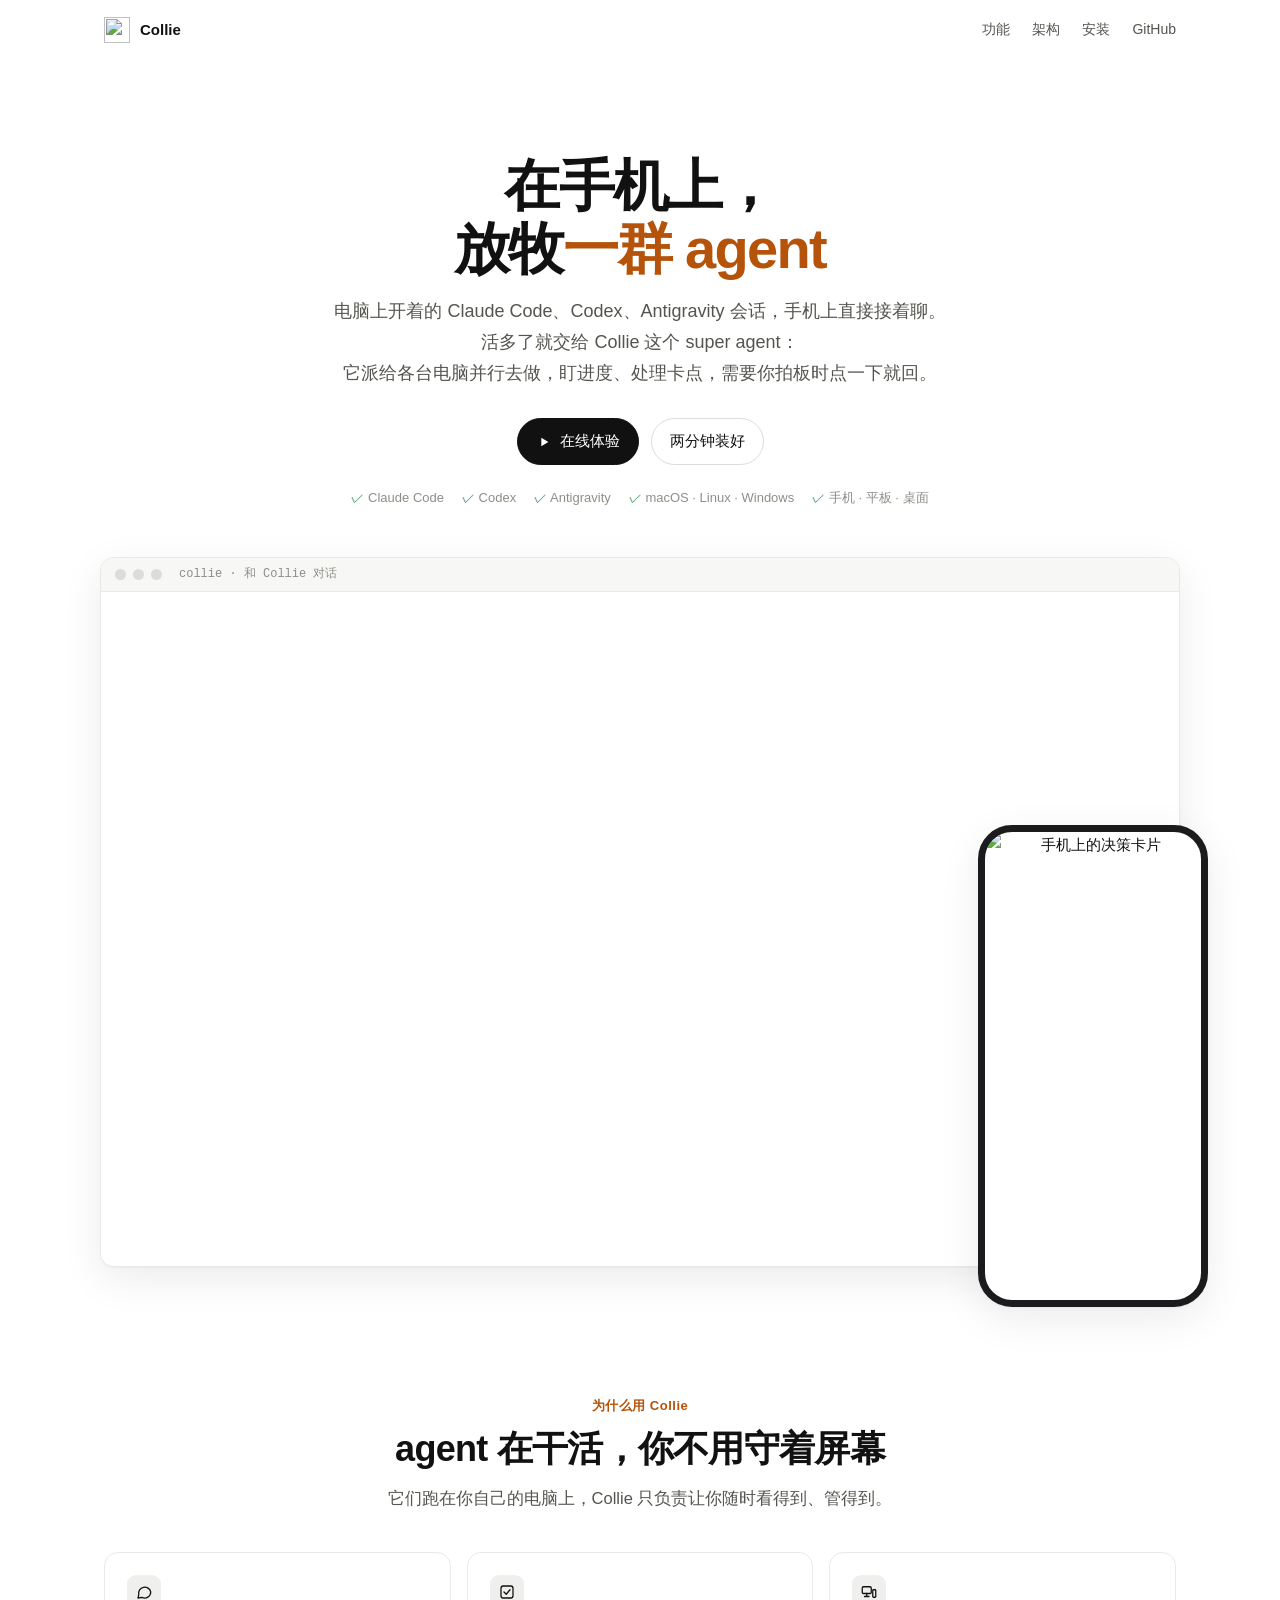
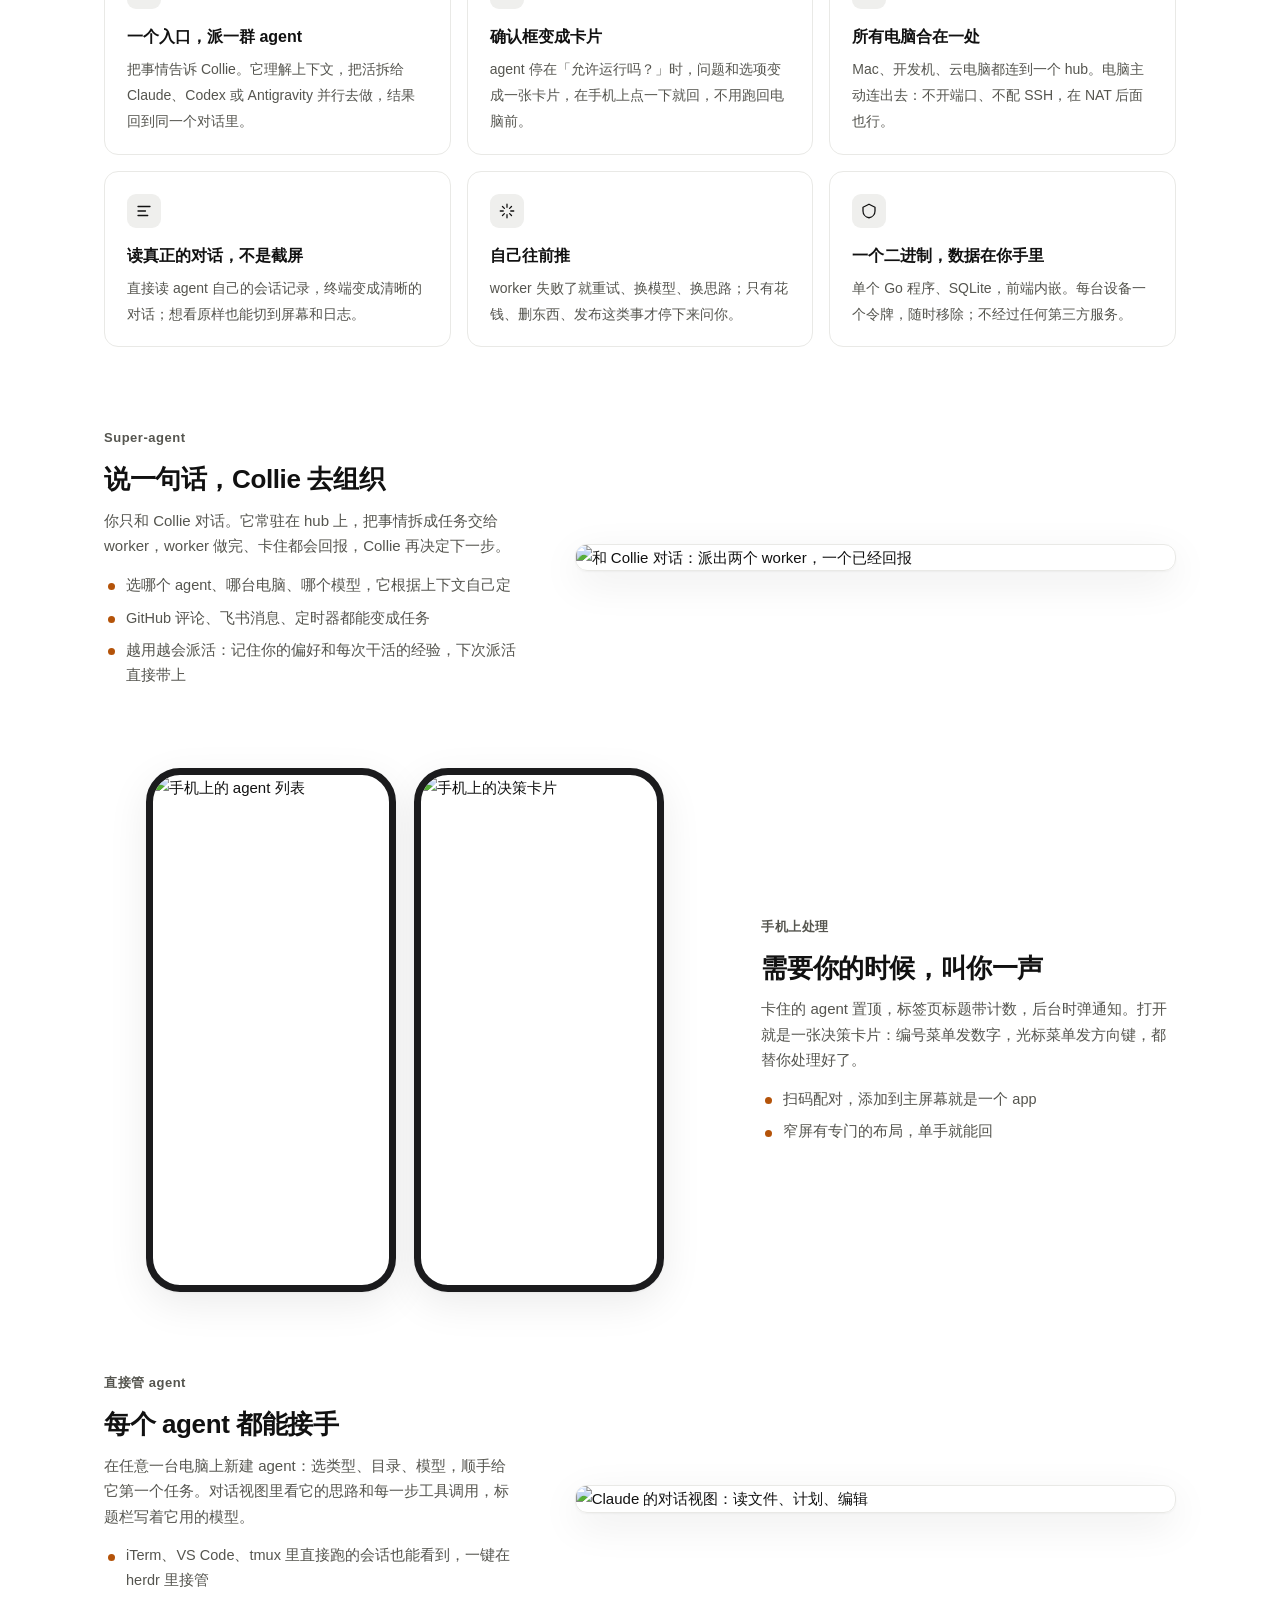
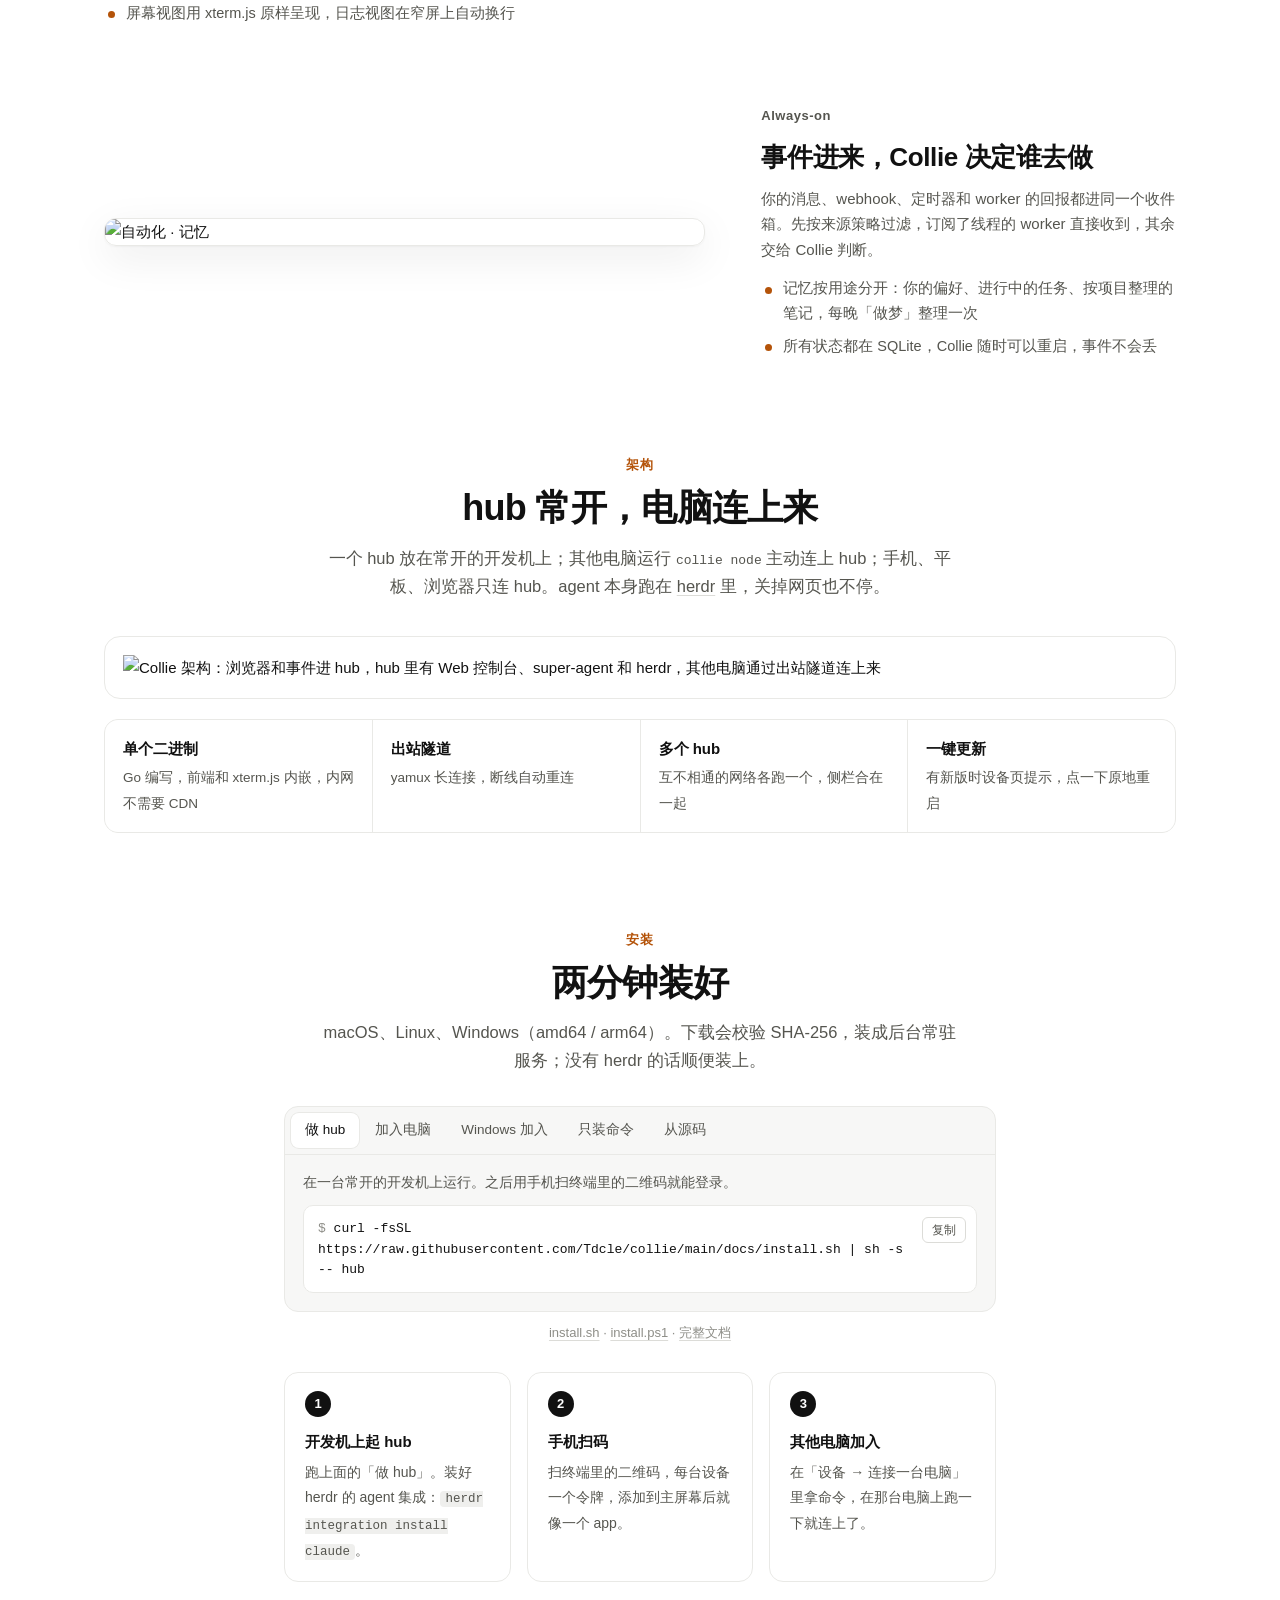
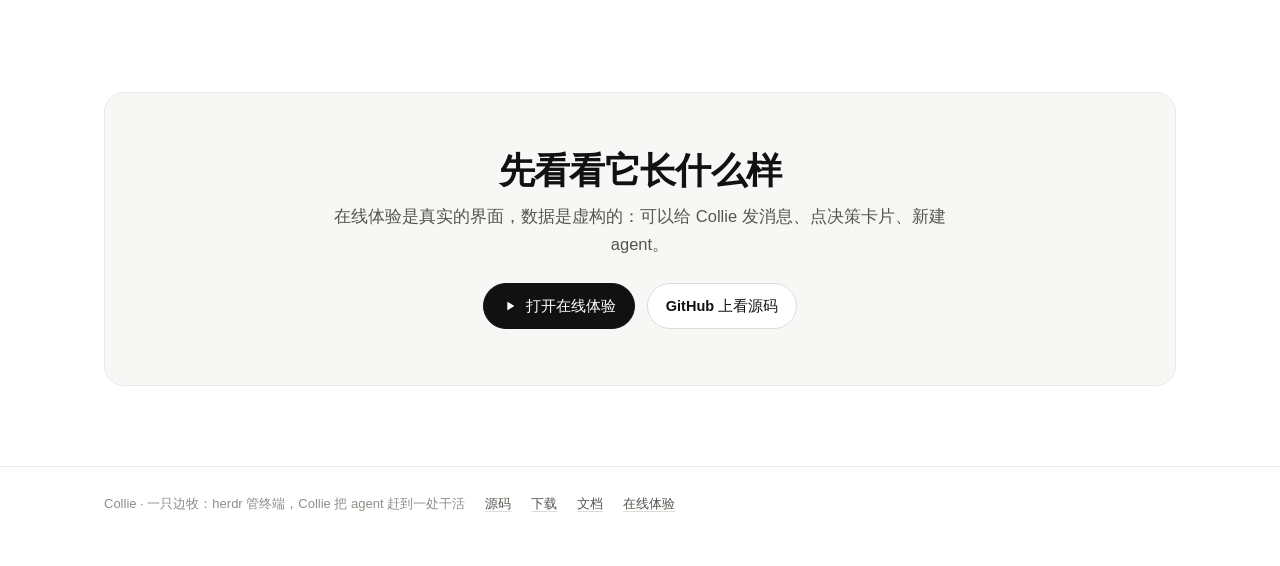
==== docs/index.html @ 958fea8e "feat: add full Windows support for node, hub, installer, and UI" ====
<!doctype html>
<html lang="zh-CN" data-theme="light" class="js">
<head>
<meta charset="utf-8">
<meta name="viewport" content="width=device-width, initial-scale=1">
<title>Collie · 在手机上，放牧一群 agent</title>
<meta name="description" content="在手机上，放牧一群 agent。电脑上开着的 Claude Code、Codex、Antigravity 会话，手机上直接接着聊。活多了就交给 Collie 这个 super agent：它派给各台电脑并行去做，盯进度、处理卡点，需要你拍板时点一下就回。">
<meta property="og:title" content="Collie · 在手机上，放牧一群 agent">
<meta property="og:description" content="和 Collie 说一句，它把活拆给 Claude、Codex、Antigravity 在你的电脑上并行去做；确认框变成手机上一点就回的卡片。">
<meta property="og:image" content="https://lihuanyu0w0.github.io/collie/img/hero-light.png">
<link rel="icon" href="icon.svg" type="image/svg+xml">
<script>window.onerror = () => document.documentElement.classList.remove("js"); // a broken script must not hide the page</script>
<style>
:root {
  --bg: #ffffff; --bg-2: #f7f7f6; --bg-3: #efefed;
  --line: #e9e9e6; --line-2: #dcdcd8;
  --fg: #111111; --fg-2: #55554f; --fg-3: #8e8e88;
  --accent: #111111; --on-accent: #ffffff; --ok: #15803d; --attn: #b45309; --attn-soft: #fbf3e8;
  --shadow: 0 1px 2px rgba(0,0,0,.04), 0 12px 40px rgba(0,0,0,.08);
  --sans: -apple-system, BlinkMacSystemFont, "Inter", "PingFang SC", "Hiragino Sans GB", "Segoe UI", sans-serif;
  --mono: "JetBrains Mono", "SF Mono", ui-monospace, Menlo, Consolas, monospace;
  color-scheme: light;
}
@media (prefers-color-scheme: dark) {
  :root:not([data-theme="light"]) {
    --bg: #0b0b0c; --bg-2: #131315; --bg-3: #1c1c1f;
    --line: #232326; --line-2: #313135;
    --fg: #ededeb; --fg-2: #a6a6a0; --fg-3: #6d6d68;
    --accent: #f2f2f0; --on-accent: #0b0b0c; --ok: #4ade80; --attn: #f0a35e; --attn-soft: #2a1f12;
    --shadow: 0 1px 2px rgba(0,0,0,.4), 0 16px 48px rgba(0,0,0,.5);
    color-scheme: dark;
  }
}
:root[data-theme="dark"] {
  --bg: #0b0b0c; --bg-2: #131315; --bg-3: #1c1c1f;
  --line: #232326; --line-2: #313135;
  --fg: #ededeb; --fg-2: #a6a6a0; --fg-3: #6d6d68;
  --accent: #f2f2f0; --on-accent: #0b0b0c; --ok: #4ade80; --attn: #f0a35e; --attn-soft: #2a1f12;
  --shadow: 0 1px 2px rgba(0,0,0,.4), 0 16px 48px rgba(0,0,0,.5);
  color-scheme: dark;
}
* { box-sizing: border-box; }
html { -webkit-text-size-adjust: 100%; scroll-behavior: smooth; }
body { margin: 0; background: var(--bg); color: var(--fg); font: 15px/1.7 var(--sans); overflow-x: hidden; }
a { color: inherit; text-underline-offset: 3px; text-decoration-color: var(--line-2); }
a:hover { text-decoration-color: currentColor; }
code, pre { font-family: var(--mono); font-size: 13px; }
img, video { max-width: 100%; display: block; }
.wrap { max-width: 1120px; margin: 0 auto; padding: 0 24px; }
.narrow { max-width: 760px; }

header.top { position: sticky; top: 0; z-index: 10; background: color-mix(in srgb, var(--bg) 85%, transparent); backdrop-filter: saturate(1.4) blur(12px); -webkit-backdrop-filter: saturate(1.4) blur(12px); border-bottom: 1px solid transparent; }
header.top.scrolled { border-bottom-color: var(--line); }
header.top .wrap { display: flex; align-items: center; justify-content: space-between; height: 60px; }
.brand { display: flex; align-items: center; gap: 10px; font-weight: 650; text-decoration: none; }
.brand img { width: 26px; height: 26px; }
nav { display: flex; align-items: center; gap: 22px; }
nav a { color: var(--fg-2); text-decoration: none; font-size: 14px; }
nav a:hover { color: var(--fg); }

.btn { display: inline-flex; align-items: center; gap: 8px; text-decoration: none; font-size: 14.5px; font-weight: 550; padding: 10px 18px; border-radius: 999px; border: 1px solid var(--line-2); color: var(--fg); background: var(--bg); transition: transform .15s ease, background .15s ease; }
.btn:hover { background: var(--bg-3); transform: translateY(-1px); }
.btn.primary { background: var(--accent); color: var(--on-accent); border-color: var(--accent); }
.btn.primary:hover { background: var(--accent); opacity: .9; }
.btn svg { width: 16px; height: 16px; }

/* hero */
.hero { padding: 72px 0 32px; text-align: center; }
h1 { font-size: 56px; line-height: 1.12; letter-spacing: -.03em; margin: 22px auto 16px; font-weight: 700; max-width: 820px; }
h1 em { font-style: normal; color: var(--attn); }
.lede { font-size: 18px; color: var(--fg-2); margin: 0 auto; max-width: 680px; }
@media (max-width: 700px) { .lede br.wide { display: none; } }
.cta { display: flex; gap: 12px; justify-content: center; flex-wrap: wrap; margin-top: 30px; }
.agents { display: flex; gap: 8px 18px; justify-content: center; flex-wrap: wrap; margin-top: 22px; font-size: 13px; color: var(--fg-3); }
.agents span::before { content: "✓ "; color: var(--ok); }

.stage { position: relative; margin: 48px auto 0; max-width: 1080px; }
.frame { border-radius: 14px; overflow: hidden; border: 1px solid var(--line); box-shadow: var(--shadow); background: var(--bg-2); }
.frame .bar { display: flex; align-items: center; gap: 7px; height: 34px; padding: 0 14px; border-bottom: 1px solid var(--line); background: var(--bg-2); }
.frame .bar i { width: 11px; height: 11px; border-radius: 50%; background: var(--line-2); }
.frame .bar span { margin-left: 10px; font-size: 12px; color: var(--fg-3); font-family: var(--mono); }
.frame video, .frame img { width: 100%; aspect-ratio: 16 / 10; object-fit: cover; object-position: top; background: var(--bg); }
.phone { position: absolute; right: -28px; bottom: -40px; width: 230px; border-radius: 34px; border: 7px solid #1b1b1d; box-shadow: var(--shadow); overflow: hidden; background: #fff; }
.phone img { width: 100%; aspect-ratio: 390 / 844; object-fit: cover; }
.play { position: absolute; left: 16px; bottom: 16px; font-size: 12.5px; color: #fff; background: rgba(0,0,0,.55); border-radius: 999px; padding: 5px 12px; border: 0; cursor: pointer; font-family: var(--sans); }

/* sections */
section { padding: 96px 0 0; }
.kicker { font-size: 13px; font-weight: 600; color: var(--attn); letter-spacing: .04em; margin: 0 0 10px; }
h2 { font-size: 36px; line-height: 1.2; margin: 0 0 14px; font-weight: 680; letter-spacing: -.02em; }
.sub { color: var(--fg-2); font-size: 16.5px; margin: 0; max-width: 640px; }
.center { text-align: center; }
.center .sub { margin: 0 auto; }

.points { display: grid; grid-template-columns: repeat(3, 1fr); gap: 16px; margin-top: 40px; }
.point { border: 1px solid var(--line); border-radius: 14px; padding: 22px 22px 20px; background: var(--bg); }
.point .ic { width: 34px; height: 34px; border-radius: 9px; display: grid; place-items: center; background: var(--bg-3); margin-bottom: 14px; }
.point .ic svg { width: 18px; height: 18px; stroke: var(--fg); fill: none; stroke-width: 1.7; stroke-linecap: round; stroke-linejoin: round; }
.point b { display: block; font-size: 16px; margin-bottom: 6px; }
.point span { color: var(--fg-2); font-size: 14px; }

.feature { display: grid; grid-template-columns: 1fr 1.45fr; gap: 56px; align-items: center; margin-top: 80px; }
.feature.flip { grid-template-columns: 1.45fr 1fr; }
.feature.flip .text { order: 2; }
.feature h3 { font-size: 26px; line-height: 1.25; margin: 0 0 12px; letter-spacing: -.015em; }
.feature p { color: var(--fg-2); margin: 0 0 14px; }
.feature ul { margin: 0; padding: 0; list-style: none; display: grid; gap: 8px; }
.feature li { color: var(--fg-2); font-size: 14.5px; padding-left: 22px; position: relative; }
.feature li::before { content: ""; position: absolute; left: 4px; top: .7em; width: 7px; height: 7px; border-radius: 50%; background: var(--attn); }
.shot { border-radius: 12px; overflow: hidden; border: 1px solid var(--line); box-shadow: var(--shadow); }
.shot img { width: 100%; }
.duo { display: flex; gap: 18px; justify-content: center; }
.duo .phone { position: static; width: 46%; max-width: 250px; }

.arch { margin-top: 36px; border: 1px solid var(--line); border-radius: 16px; padding: 18px; background: var(--bg); }
.arch img { width: 100%; }
.facts { display: grid; grid-template-columns: repeat(4, 1fr); gap: 1px; background: var(--line); border: 1px solid var(--line); border-radius: 14px; overflow: hidden; margin-top: 20px; }
.facts div { background: var(--bg); padding: 16px 18px; }
.facts b { display: block; font-size: 15px; margin-bottom: 2px; }
.facts span { color: var(--fg-2); font-size: 13.5px; }

/* install */
.install { margin: 32px 0 8px; border: 1px solid var(--line); border-radius: 14px; overflow: hidden; background: var(--bg-2); text-align: left; }
.tabs { display: flex; gap: 2px; padding: 6px; border-bottom: 1px solid var(--line); overflow-x: auto; }
.tabs button { all: unset; cursor: pointer; padding: 6px 14px; border-radius: 8px; font-size: 13.5px; color: var(--fg-2); white-space: nowrap; }
.tabs button[aria-selected="true"] { background: var(--bg); color: var(--fg); box-shadow: 0 0 0 1px var(--line); }
.tabs button:focus-visible { outline: 2px solid var(--fg-3); }
.panel { padding: 16px 18px 18px; }
.panel[hidden] { display: none; }
.panel p { margin: 0 0 10px; font-size: 14px; color: var(--fg-2); }
.cmd { display: flex; align-items: flex-start; gap: 10px; background: var(--bg); border: 1px solid var(--line); border-radius: 10px; padding: 11px 10px 11px 14px; }
.cmd pre { margin: 0; flex: 1; min-width: 0; white-space: pre-wrap; overflow-wrap: anywhere; line-height: 1.6; padding-top: 2px; }
.cmd pre::before { content: "$ "; color: var(--fg-3); }
.cmd pre.multi::before { content: none; }
.copy { all: unset; cursor: pointer; flex: none; font-size: 12px; color: var(--fg-2); border: 1px solid var(--line-2); border-radius: 6px; padding: 2px 9px; }
.copy:hover { color: var(--fg); background: var(--bg-3); }
.copy.done { color: var(--ok); border-color: currentColor; }
.note { font-size: 13px; color: var(--fg-3); margin: 10px 2px 0; }
.steps { list-style: none; padding: 0; margin: 28px 0 0; counter-reset: s; display: grid; grid-template-columns: repeat(3, 1fr); gap: 16px; text-align: left; }
.steps li { counter-increment: s; border: 1px solid var(--line); border-radius: 14px; padding: 18px 20px; }
.steps li::before { content: counter(s); width: 26px; height: 26px; border-radius: 50%; background: var(--fg); color: var(--bg); display: grid; place-items: center; font-size: 13px; font-weight: 600; margin-bottom: 12px; }
.steps b { display: block; font-weight: 600; margin-bottom: 4px; }
.steps span { color: var(--fg-2); font-size: 14px; }
.steps code { background: var(--bg-3); padding: 1px 5px; border-radius: 4px; font-size: 12.5px; }

.final { margin: 110px 0 0; padding: 56px 24px; border-radius: 20px; background: var(--bg-2); border: 1px solid var(--line); text-align: center; }
.final h2 { margin-bottom: 10px; }

footer { border-top: 1px solid var(--line); margin-top: 80px; padding: 26px 0 52px; color: var(--fg-3); font-size: 13px; }
footer .wrap { display: flex; flex-wrap: wrap; gap: 6px 20px; }
footer a { color: var(--fg-2); }

/* Only hidden while the script runs: if it fails, everything still shows. */
.js .reveal { opacity: 0; transform: translateY(16px); transition: opacity .6s ease, transform .6s ease; }
.reveal.in { opacity: 1; transform: none; }
@media (prefers-reduced-motion: reduce) { .js .reveal { opacity: 1; transform: none; transition: none; } html { scroll-behavior: auto; } }

@media (max-width: 900px) {
  .points { grid-template-columns: 1fr 1fr; }
  .feature, .feature.flip { grid-template-columns: 1fr; gap: 24px; margin-top: 64px; }
  .feature.flip .text { order: 0; }
  .facts { grid-template-columns: 1fr 1fr; }
  .steps { grid-template-columns: 1fr; }
  .phone { width: 170px; right: -8px; bottom: -28px; border-width: 5px; border-radius: 26px; }
}
@media (max-width: 600px) {
  .wrap { padding: 0 16px; }
  nav a.hide-s { display: none; }
  nav { gap: 16px; }
  .hero { padding: 40px 0 16px; }
  h1 { font-size: 36px; }
  .lede { font-size: 16px; }
  h2 { font-size: 28px; }
  section { padding-top: 72px; }
  .points { grid-template-columns: 1fr; }
  .phone { display: none; }
  .duo .phone { display: block; }
  .facts { grid-template-columns: 1fr; }
  .final { padding: 40px 18px; }
}
</style>
</head>
<body>
<header class="top" id="top">
  <div class="wrap">
    <a class="brand" href="./"><img src="icon.svg" alt="">Collie</a>
    <nav>
      <a class="hide-s" href="#features">功能</a>
      <a class="hide-s" href="#arch">架构</a>
      <a href="#install">安装</a>
      <a href="https://github.com/Tdcle/collie">GitHub</a>
    </nav>
  </div>
</header>

<main>
  <div class="wrap hero">
    <h1>在手机上，<br>放牧<em>一群 agent</em></h1>
    <p class="lede">电脑上开着的 Claude Code、Codex、Antigravity 会话，手机上直接接着聊。<br>活多了就交给 Collie 这个 super agent：<br class="wide">它派给各台电脑并行去做，盯进度、处理卡点，需要你拍板时点一下就回。</p>
    <div class="cta">
      <a class="btn primary" href="demo/">
        <svg viewBox="0 0 24 24" fill="currentColor"><path d="M8 5.5v13l10.5-6.5z"/></svg>在线体验</a>
      <a class="btn" href="#install">两分钟装好</a>
    </div>
    <div class="agents"><span>Claude Code</span><span>Codex</span><span>Antigravity</span><span>macOS · Linux · Windows</span><span>手机 · 平板 · 桌面</span></div>

    <div class="stage reveal">
      <div class="frame">
        <div class="bar"><i></i><i></i><i></i><span>collie · 和 Collie 对话</span></div>
        <video id="hero-video" autoplay muted loop playsinline preload="metadata" poster="img/hero-light.png">
          <source src="img/demo.mp4" type="video/mp4">
          <img src="img/hero-light.png" alt="Collie 的对话界面">
        </video>
      </div>
      <div class="phone"><img src="img/phone-ask.png" alt="手机上的决策卡片" loading="lazy"></div>
    </div>
  </div>

  <section id="features">
    <div class="wrap">
      <div class="center reveal">
        <p class="kicker">为什么用 Collie</p>
        <h2>agent 在干活，你不用守着屏幕</h2>
        <p class="sub">它们跑在你自己的电脑上，Collie 只负责让你随时看得到、管得到。</p>
      </div>
      <div class="points">
        <div class="point reveal"><div class="ic"><svg viewBox="0 0 24 24"><path d="M21 12a8 8 0 0 1-11.6 7.1L4 20l1-4.6A8 8 0 1 1 21 12z"/></svg></div>
          <b>一个入口，派一群 agent</b><span>把事情告诉 Collie。它理解上下文，把活拆给 Claude、Codex 或 Antigravity 并行去做，结果回到同一个对话里。</span></div>
        <div class="point reveal"><div class="ic"><svg viewBox="0 0 24 24"><rect x="4" y="4" width="16" height="16" rx="3"/><path d="M8 12l3 3 5-6"/></svg></div>
          <b>确认框变成卡片</b><span>agent 停在「允许运行吗？」时，问题和选项变成一张卡片，在手机上点一下就回，不用跑回电脑前。</span></div>
        <div class="point reveal"><div class="ic"><svg viewBox="0 0 24 24"><rect x="3" y="5" width="12" height="9" rx="1.5"/><path d="M6 18h6M9 14v4"/><rect x="17" y="9" width="4" height="10" rx="1"/></svg></div>
          <b>所有电脑合在一处</b><span>Mac、开发机、云电脑都连到一个 hub。电脑主动连出去：不开端口、不配 SSH，在 NAT 后面也行。</span></div>
        <div class="point reveal"><div class="ic"><svg viewBox="0 0 24 24"><path d="M4 6h16M4 12h10M4 18h13"/></svg></div>
          <b>读真正的对话，不是截屏</b><span>直接读 agent 自己的会话记录，终端变成清晰的对话；想看原样也能切到屏幕和日志。</span></div>
        <div class="point reveal"><div class="ic"><svg viewBox="0 0 24 24"><path d="M12 3v4M12 17v4M3 12h4M17 12h4M6 6l2.5 2.5M15.5 15.5L18 18M6 18l2.5-2.5M15.5 8.5L18 6"/></svg></div>
          <b>自己往前推</b><span>worker 失败了就重试、换模型、换思路；只有花钱、删东西、发布这类事才停下来问你。</span></div>
        <div class="point reveal"><div class="ic"><svg viewBox="0 0 24 24"><path d="M12 3l8 4v5c0 4.5-3.4 8.3-8 9-4.6-.7-8-4.5-8-9V7z"/></svg></div>
          <b>一个二进制，数据在你手里</b><span>单个 Go 程序、SQLite，前端内嵌。每台设备一个令牌，随时移除；不经过任何第三方服务。</span></div>
      </div>

      <div class="feature reveal">
        <div class="text">
          <p class="kicker">Super-agent</p>
          <h3>说一句话，Collie 去组织</h3>
          <p>你只和 Collie 对话。它常驻在 hub 上，把事情拆成任务交给 worker，worker 做完、卡住都会回报，Collie 再决定下一步。</p>
          <ul>
            <li>选哪个 agent、哪台电脑、哪个模型，它根据上下文自己定</li>
            <li>GitHub 评论、飞书消息、定时器都能变成任务</li>
            <li>越用越会派活：记住你的偏好和每次干活的经验，下次派活直接带上</li>
          </ul>
        </div>
        <div class="shot"><picture><img src="img/hero-light.png" alt="和 Collie 对话：派出两个 worker，一个已经回报" loading="lazy"></picture></div>
      </div>

      <div class="feature flip reveal">
        <div class="text">
          <p class="kicker">手机上处理</p>
          <h3>需要你的时候，叫你一声</h3>
          <p>卡住的 agent 置顶，标签页标题带计数，后台时弹通知。打开就是一张决策卡片：编号菜单发数字，光标菜单发方向键，都替你处理好了。</p>
          <ul>
            <li>扫码配对，添加到主屏幕就是一个 app</li>
            <li>窄屏有专门的布局，单手就能回</li>
          </ul>
        </div>
        <div class="duo">
          <div class="phone"><img src="img/phone-list.png" alt="手机上的 agent 列表" loading="lazy"></div>
          <div class="phone"><img src="img/phone-ask.png" alt="手机上的决策卡片" loading="lazy"></div>
        </div>
      </div>

      <div class="feature reveal">
        <div class="text">
          <p class="kicker">直接管 agent</p>
          <h3>每个 agent 都能接手</h3>
          <p>在任意一台电脑上新建 agent：选类型、目录、模型，顺手给它第一个任务。对话视图里看它的思路和每一步工具调用，标题栏写着它用的模型。</p>
          <ul>
            <li>iTerm、VS Code、tmux 里直接跑的会话也能看到，一键在 herdr 里接管</li>
            <li>屏幕视图用 xterm.js 原样呈现，日志视图在窄屏上自动换行</li>
          </ul>
        </div>
        <div class="shot"><img src="img/agent.png" alt="Claude 的对话视图：读文件、计划、编辑" loading="lazy"></div>
      </div>

      <div class="feature flip reveal">
        <div class="text">
          <p class="kicker">Always-on</p>
          <h3>事件进来，Collie 决定谁去做</h3>
          <p>你的消息、webhook、定时器和 worker 的回报都进同一个收件箱。先按来源策略过滤，订阅了线程的 worker 直接收到，其余交给 Collie 判断。</p>
          <ul>
            <li>记忆按用途分开：你的偏好、进行中的任务、按项目整理的笔记，每晚「做梦」整理一次</li>
            <li>所有状态都在 SQLite，Collie 随时可以重启，事件不会丢</li>
          </ul>
        </div>
        <div class="shot"><img src="img/memory.png" alt="自动化 · 记忆" loading="lazy"></div>
      </div>
    </div>
  </section>

  <section id="arch">
    <div class="wrap">
      <div class="center reveal">
        <p class="kicker">架构</p>
        <h2>hub 常开，电脑连上来</h2>
        <p class="sub">一个 hub 放在常开的开发机上；其他电脑运行 <code>collie node</code> 主动连上 hub；手机、平板、浏览器只连 hub。agent 本身跑在 <a href="https://herdr.dev">herdr</a> 里，关掉网页也不停。</p>
      </div>
      <div class="arch reveal"><img src="img/architecture-light.svg" alt="Collie 架构：浏览器和事件进 hub，hub 里有 Web 控制台、super-agent 和 herdr，其他电脑通过出站隧道连上来" loading="lazy"></div>
      <div class="facts reveal">
        <div><b>单个二进制</b><span>Go 编写，前端和 xterm.js 内嵌，内网不需要 CDN</span></div>
        <div><b>出站隧道</b><span>yamux 长连接，断线自动重连</span></div>
        <div><b>多个 hub</b><span>互不相通的网络各跑一个，侧栏合在一起</span></div>
        <div><b>一键更新</b><span>有新版时设备页提示，点一下原地重启</span></div>
      </div>
    </div>
  </section>

  <section id="install">
    <div class="wrap narrow center">
      <p class="kicker reveal">安装</p>
      <h2 class="reveal">两分钟装好</h2>
      <p class="sub reveal">macOS、Linux、Windows（amd64 / arm64）。下载会校验 SHA-256，装成后台常驻服务；没有 herdr 的话顺便装上。</p>
      <div class="install reveal">
        <div class="tabs" role="tablist">
          <button role="tab" aria-selected="true" data-tab="hub">做 hub</button>
          <button role="tab" aria-selected="false" data-tab="node">加入电脑</button>
          <button role="tab" aria-selected="false" data-tab="win">Windows 加入</button>
          <button role="tab" aria-selected="false" data-tab="bin">只装命令</button>
          <button role="tab" aria-selected="false" data-tab="src">从源码</button>
        </div>
        <div class="panel" data-panel="hub">
          <p>在一台常开的开发机上运行。之后用手机扫终端里的二维码就能登录。</p>
          <div class="cmd"><pre>curl -fsSL https://raw.githubusercontent.com/Tdcle/collie/main/docs/install.sh | sh -s -- hub</pre><button class="copy">复制</button></div>
        </div>
        <div class="panel" data-panel="node" hidden>
          <p>在 macOS / Linux 电脑上运行。hub 地址和配对码在 hub 的「设备 → 连接一台电脑」里拿；电脑主动连 hub，不用开端口。</p>
          <div class="cmd"><pre>curl -fsSL https://raw.githubusercontent.com/Tdcle/collie/main/docs/install.sh | sh -s -- node --hub http://&lt;hub&gt;:7788 --code &lt;配对码&gt;</pre><button class="copy">复制</button></div>
        </div>
        <div class="panel" data-panel="win" hidden>
          <p>在 Windows PowerShell 里运行。会自动安装或编译 <code>collie.exe</code>、检测/安装 <code>herdr</code>，并注册后台常驻与登录自启。</p>
          <div class="cmd"><pre class="multi">powershell -ExecutionPolicy Bypass -Command "&amp; ([scriptblock]::Create((irm https://raw.githubusercontent.com/Tdcle/collie/main/docs/install.ps1))) node --hub http://&lt;hub&gt;:7788 --code &lt;配对码&gt;"</pre><button class="copy">复制</button></div>
        </div>
        <div class="panel" data-panel="bin" hidden>
          <p>只把 <code>collie</code> 装到 <code>~/.local/bin</code>，不装服务。</p>
          <div class="cmd"><pre>curl -fsSL https://raw.githubusercontent.com/Tdcle/collie/main/docs/install.sh | sh</pre><button class="copy">复制</button></div>
        </div>
        <div class="panel" data-panel="src" hidden>
          <p>需要 Go 1.25+。在仓库里运行安装脚本，会用本地源码编译；后面可以接 <code>hub</code> 或 <code>node --hub … --code …</code>。</p>
          <div class="cmd"><pre class="multi">git clone https://github.com/Tdcle/collie.git
cd collie
sh docs/install.sh hub</pre><button class="copy">复制</button></div>
        </div>
      </div>
      <p class="note reveal"><a href="install.sh">install.sh</a> · <a href="install.ps1">install.ps1</a> · <a href="https://github.com/Tdcle/collie#readme">完整文档</a></p>
      <ol class="steps">
        <li class="reveal"><b>开发机上起 hub</b><span>跑上面的「做 hub」。装好 herdr 的 agent 集成：<code>herdr integration install claude</code>。</span></li>
        <li class="reveal"><b>手机扫码</b><span>扫终端里的二维码，每台设备一个令牌，添加到主屏幕后就像一个 app。</span></li>
        <li class="reveal"><b>其他电脑加入</b><span>在「设备 → 连接一台电脑」里拿命令，在那台电脑上跑一下就连上了。</span></li>
      </ol>
    </div>
  </section>

  <div class="wrap">
    <div class="final reveal">
      <h2>先看看它长什么样</h2>
      <p class="sub" style="margin: 0 auto 24px">在线体验是真实的界面，数据是虚构的：可以给 Collie 发消息、点决策卡片、新建 agent。</p>
      <div class="cta" style="margin-top:0"><a class="btn primary" href="demo/"><svg viewBox="0 0 24 24" fill="currentColor"><path d="M8 5.5v13l10.5-6.5z"/></svg>打开在线体验</a><a class="btn" href="https://github.com/Tdcle/collie">GitHub 上看源码</a></div>
    </div>
  </div>
</main>

<footer>
  <div class="wrap">
    <span>Collie · 一只边牧：herdr 管终端，Collie 把 agent 赶到一处干活</span>
    <a href="https://github.com/Tdcle/collie">源码</a>
    <a href="https://github.com/Tdcle/collie/releases">下载</a>
    <a href="https://github.com/Tdcle/collie#readme">文档</a>
    <a href="demo/">在线体验</a>
  </div>
</footer>
<script>
(() => {
document.querySelectorAll(".tabs button").forEach((b) => b.addEventListener("click", () => {
  document.querySelectorAll(".tabs button").forEach((x) => x.setAttribute("aria-selected", x === b));
  document.querySelectorAll(".panel").forEach((p) => { p.hidden = p.dataset.panel !== b.dataset.tab; });
}));
document.querySelectorAll(".copy").forEach((b) => b.addEventListener("click", async () => {
  const text = b.previousElementSibling.textContent;
  try { await navigator.clipboard.writeText(text); }
  catch {
    const t = document.createElement("textarea"); t.value = text; document.body.append(t); t.select();
    document.execCommand("copy"); t.remove();
  }
  b.textContent = "已复制"; b.classList.add("done");
  setTimeout(() => { b.textContent = "复制"; b.classList.remove("done"); }, 1500);
}));
const bar = document.getElementById("top"); // not "top": that is window.top
addEventListener("scroll", () => bar.classList.toggle("scrolled", scrollY > 8), { passive: true });
const io = "IntersectionObserver" in window ? new IntersectionObserver((es) => es.forEach((e) => { if (e.isIntersecting) { e.target.classList.add("in"); io.unobserve(e.target); } }), { rootMargin: "0px 0px -8% 0px" }) : null;
document.querySelectorAll(".reveal").forEach((el) => io ? io.observe(el) : el.classList.add("in"));
})();
</script>
</body>
</html>
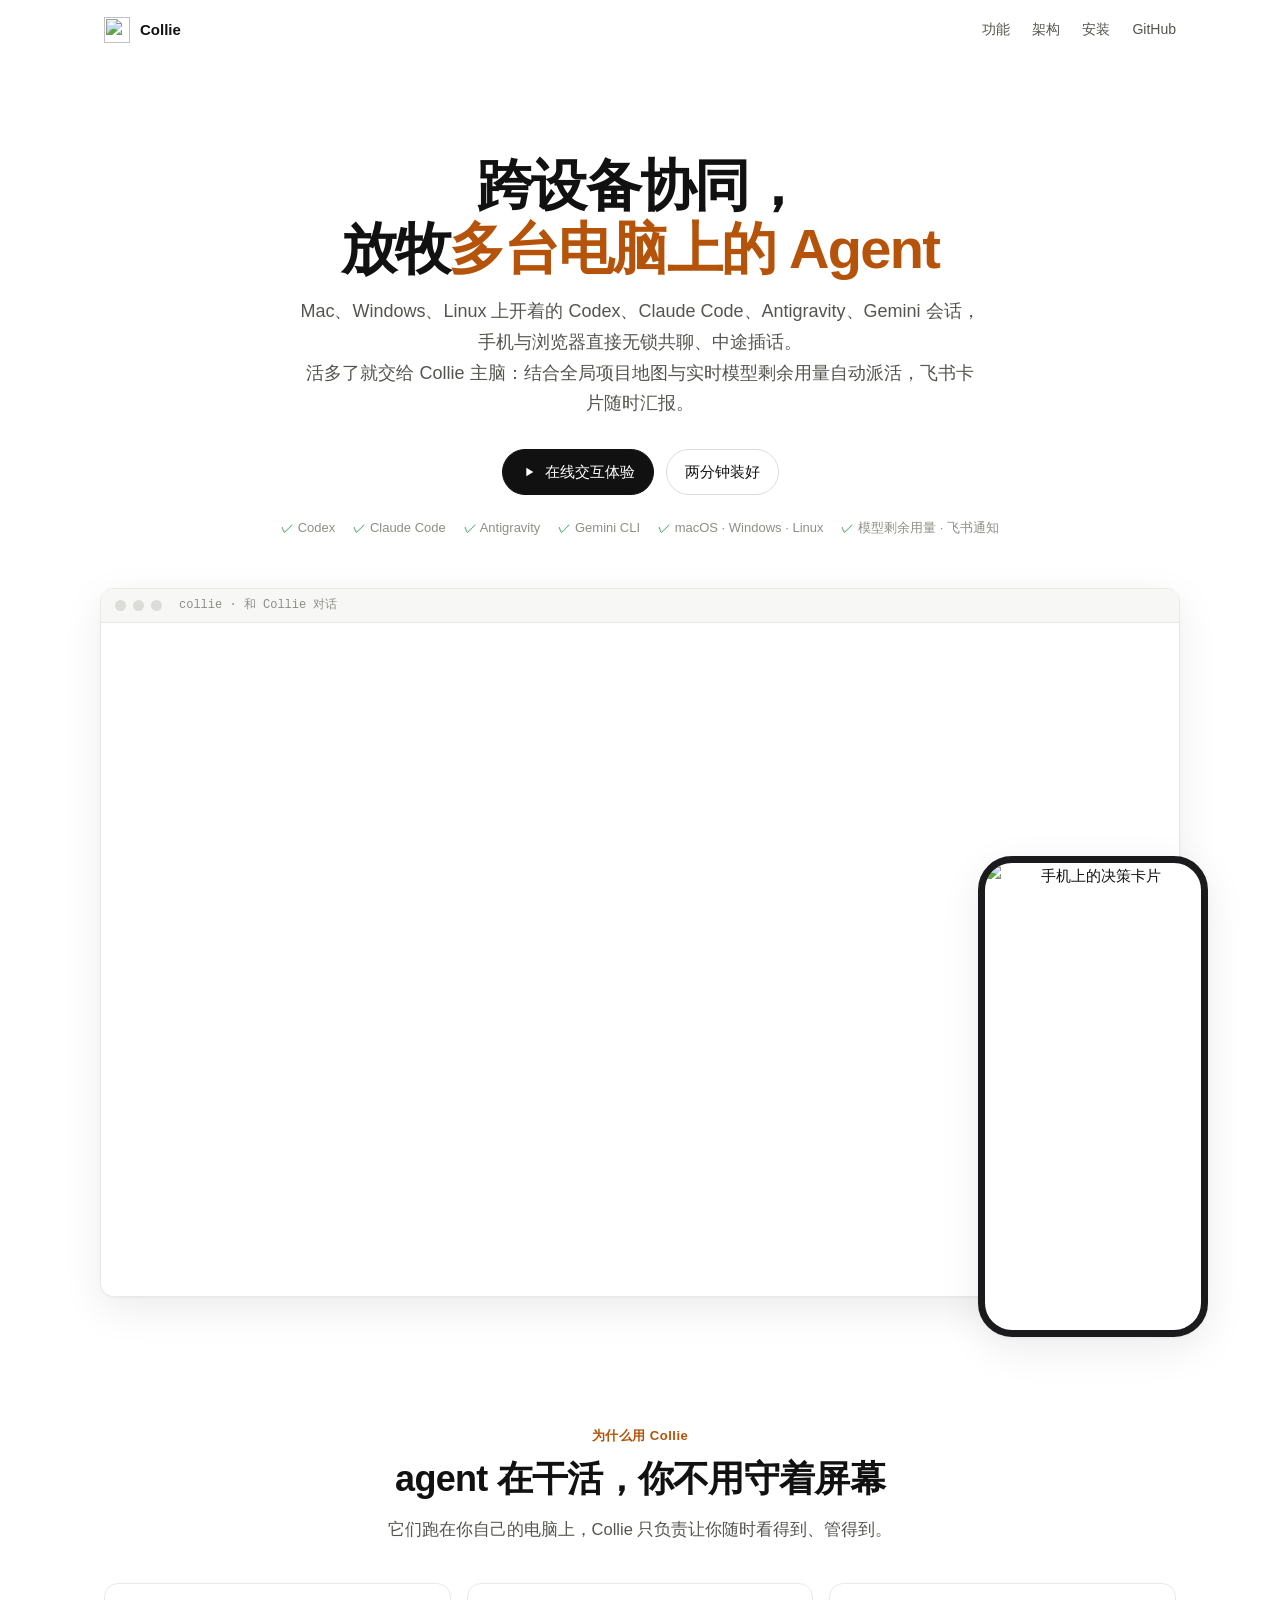
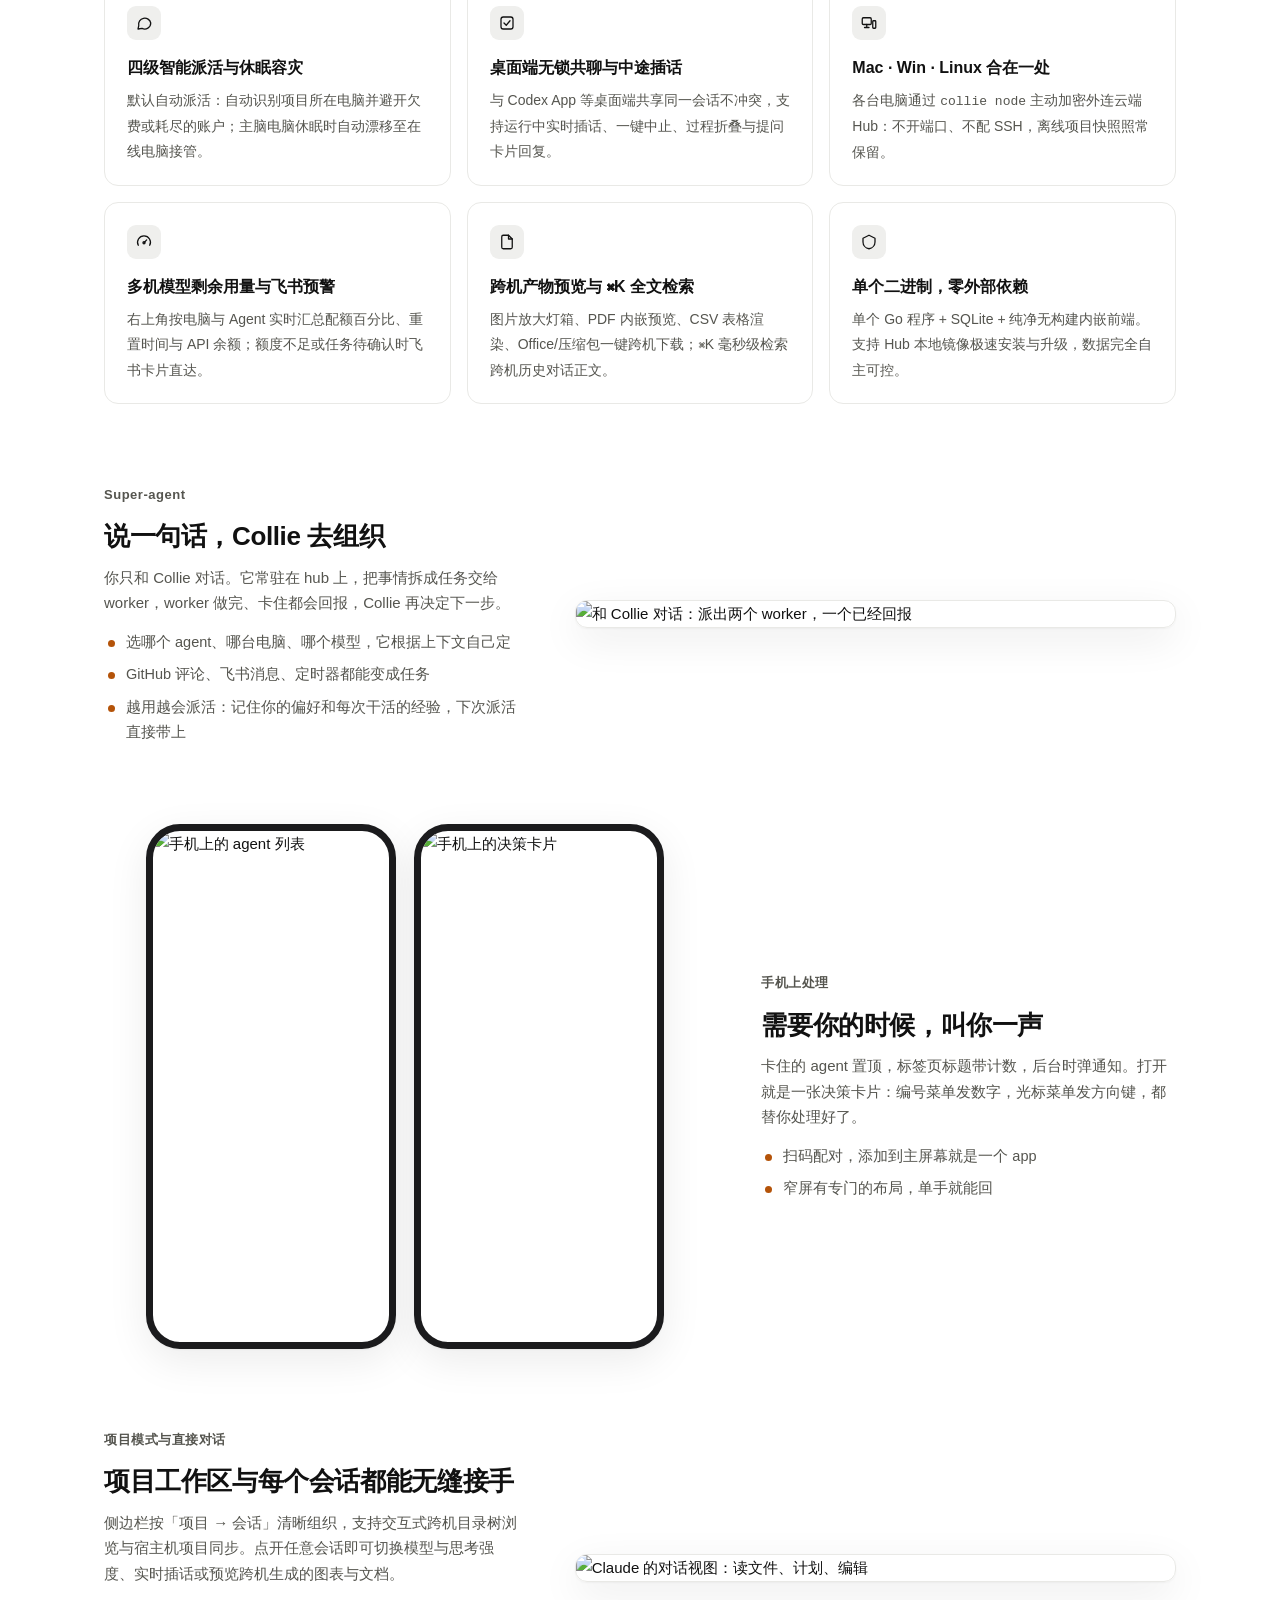
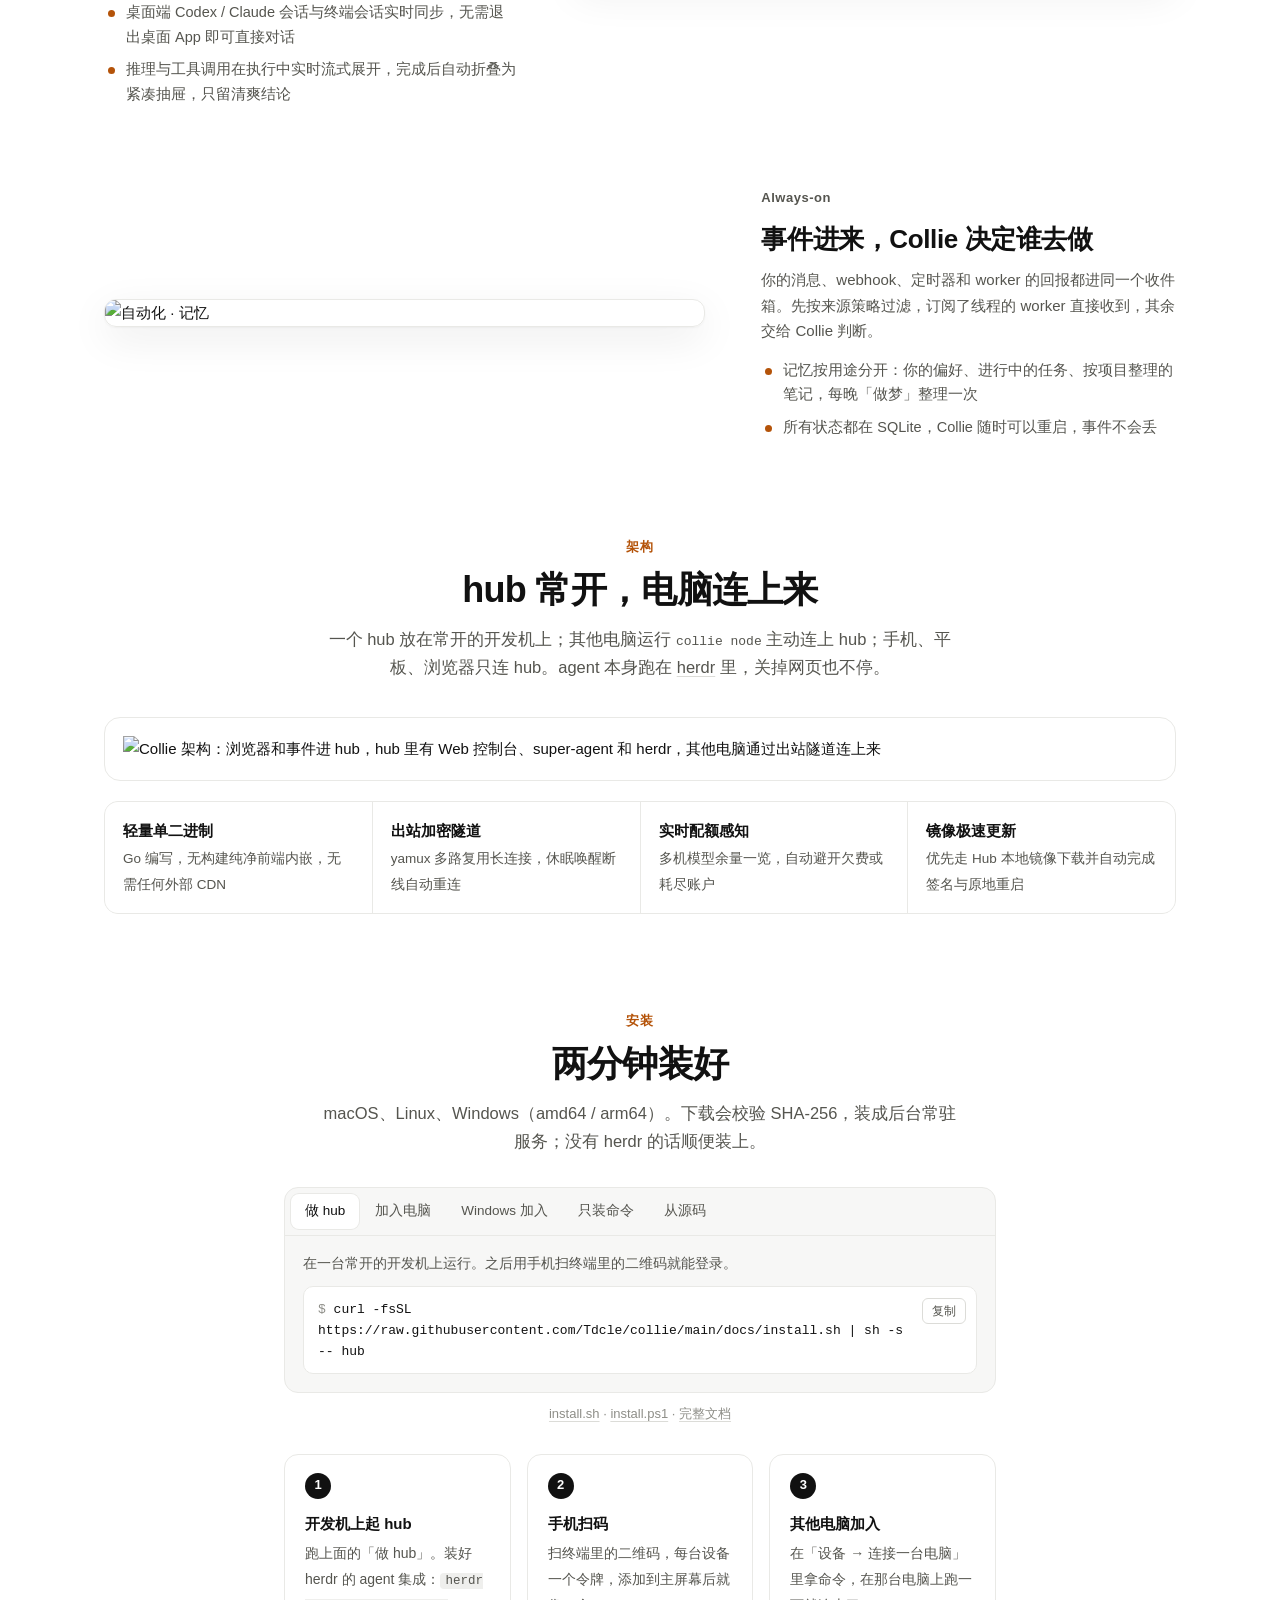
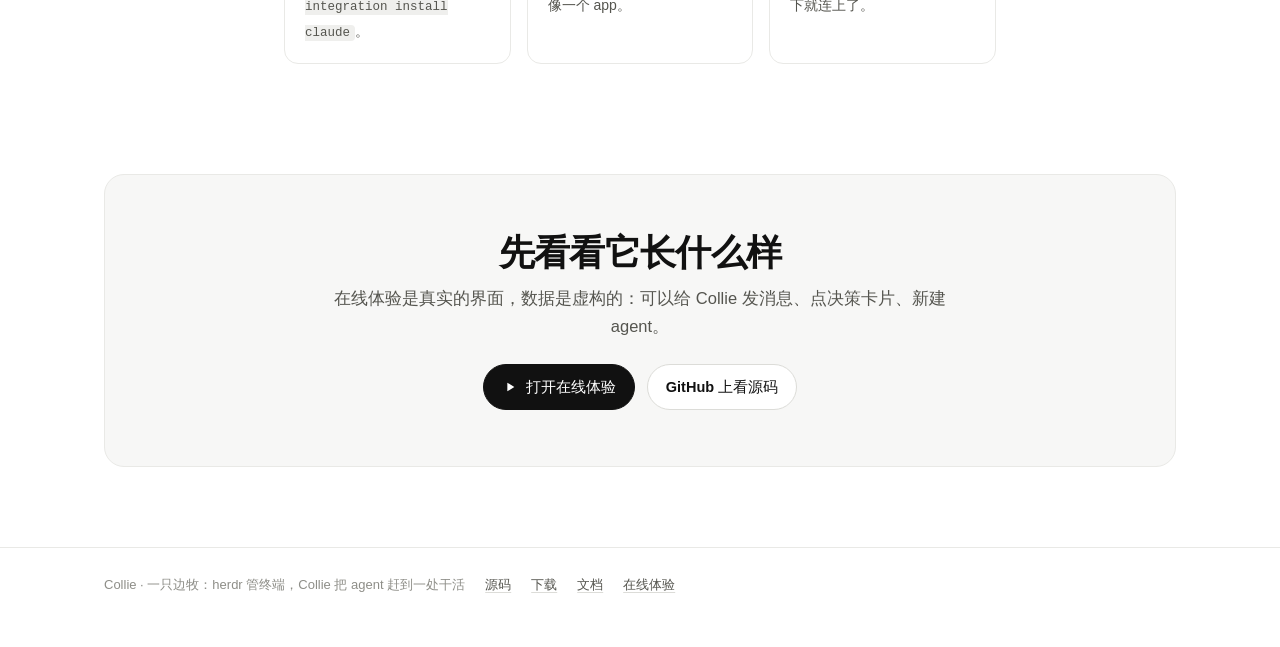
==== commit a32f1925: "feat: quota-aware dispatch, router failover, artifact preview, full-text search & modularization (v0" ====
--- a/docs/index.html
+++ b/docs/index.html
@@ -3,11 +3,11 @@
 <head>
 <meta charset="utf-8">
 <meta name="viewport" content="width=device-width, initial-scale=1">
-<title>Collie · 在手机上，放牧一群 agent</title>
-<meta name="description" content="在手机上，放牧一群 agent。电脑上开着的 Claude Code、Codex、Antigravity 会话，手机上直接接着聊。活多了就交给 Collie 这个 super agent：它派给各台电脑并行去做，盯进度、处理卡点，需要你拍板时点一下就回。">
-<meta property="og:title" content="Collie · 在手机上，放牧一群 agent">
-<meta property="og:description" content="和 Collie 说一句，它把活拆给 Claude、Codex、Antigravity 在你的电脑上并行去做；确认框变成手机上一点就回的卡片。">
-<meta property="og:image" content="https://lihuanyu0w0.github.io/collie/img/hero-light.png">
+<title>Collie · 跨设备的多机编码 Agent 编排与协作总控台</title>
+<meta name="description" content="跨设备的多机编码 Agent 编排与协作总控台。把 Mac、Windows 与 Linux 上的 Codex、Claude Code、Antigravity、Gemini CLI 连成一体：手机与网页无缝接续对话、四级智能派活、实时模型剩余用量监控与飞书卡片通知。">
+<meta property="og:title" content="Collie · 跨设备的多机编码 Agent 编排与协作总控台">
+<meta property="og:description" content="一个轻量 Hub 串联 Mac、Windows 与 Linux：无锁共聊桌面端会话、自动避开耗尽配额派活、跨机预览下载产物、⌘K 全文检索。">
+<meta property="og:image" content="img/hero-light.png">
 <link rel="icon" href="icon.svg" type="image/svg+xml">
 <script>window.onerror = () => document.documentElement.classList.remove("js"); // a broken script must not hide the page</script>
 <style>
@@ -195,14 +195,14 @@
 
 <main>
   <div class="wrap hero">
-    <h1>在手机上，<br>放牧<em>一群 agent</em></h1>
-    <p class="lede">电脑上开着的 Claude Code、Codex、Antigravity 会话，手机上直接接着聊。<br>活多了就交给 Collie 这个 super agent：<br class="wide">它派给各台电脑并行去做，盯进度、处理卡点，需要你拍板时点一下就回。</p>
+    <h1>跨设备协同，<br>放牧<em>多台电脑上的 Agent</em></h1>
+    <p class="lede">Mac、Windows、Linux 上开着的 Codex、Claude Code、Antigravity、Gemini 会话，手机与浏览器直接无锁共聊、中途插话。<br class="wide">活多了就交给 Collie 主脑：结合全局项目地图与实时模型剩余用量自动派活，飞书卡片随时汇报。</p>
     <div class="cta">
       <a class="btn primary" href="demo/">
-        <svg viewBox="0 0 24 24" fill="currentColor"><path d="M8 5.5v13l10.5-6.5z"/></svg>在线体验</a>
+        <svg viewBox="0 0 24 24" fill="currentColor"><path d="M8 5.5v13l10.5-6.5z"/></svg>在线交互体验</a>
       <a class="btn" href="#install">两分钟装好</a>
     </div>
-    <div class="agents"><span>Claude Code</span><span>Codex</span><span>Antigravity</span><span>macOS · Linux · Windows</span><span>手机 · 平板 · 桌面</span></div>
+    <div class="agents"><span>Codex</span><span>Claude Code</span><span>Antigravity</span><span>Gemini CLI</span><span>macOS · Windows · Linux</span><span>模型剩余用量 · 飞书通知</span></div>
 
     <div class="stage reveal">
       <div class="frame">
@@ -225,17 +225,17 @@
       </div>
       <div class="points">
         <div class="point reveal"><div class="ic"><svg viewBox="0 0 24 24"><path d="M21 12a8 8 0 0 1-11.6 7.1L4 20l1-4.6A8 8 0 1 1 21 12z"/></svg></div>
-          <b>一个入口，派一群 agent</b><span>把事情告诉 Collie。它理解上下文，把活拆给 Claude、Codex 或 Antigravity 并行去做，结果回到同一个对话里。</span></div>
+          <b>四级智能派活与休眠容灾</b><span>默认自动派活：自动识别项目所在电脑并避开欠费或耗尽的账户；主脑电脑休眠时自动漂移至在线电脑接管。</span></div>
         <div class="point reveal"><div class="ic"><svg viewBox="0 0 24 24"><rect x="4" y="4" width="16" height="16" rx="3"/><path d="M8 12l3 3 5-6"/></svg></div>
-          <b>确认框变成卡片</b><span>agent 停在「允许运行吗？」时，问题和选项变成一张卡片，在手机上点一下就回，不用跑回电脑前。</span></div>
+          <b>桌面端无锁共聊与中途插话</b><span>与 Codex App 等桌面端共享同一会话不冲突，支持运行中实时插话、一键中止、过程折叠与提问卡片回复。</span></div>
         <div class="point reveal"><div class="ic"><svg viewBox="0 0 24 24"><rect x="3" y="5" width="12" height="9" rx="1.5"/><path d="M6 18h6M9 14v4"/><rect x="17" y="9" width="4" height="10" rx="1"/></svg></div>
-          <b>所有电脑合在一处</b><span>Mac、开发机、云电脑都连到一个 hub。电脑主动连出去：不开端口、不配 SSH，在 NAT 后面也行。</span></div>
-        <div class="point reveal"><div class="ic"><svg viewBox="0 0 24 24"><path d="M4 6h16M4 12h10M4 18h13"/></svg></div>
-          <b>读真正的对话，不是截屏</b><span>直接读 agent 自己的会话记录，终端变成清晰的对话；想看原样也能切到屏幕和日志。</span></div>
-        <div class="point reveal"><div class="ic"><svg viewBox="0 0 24 24"><path d="M12 3v4M12 17v4M3 12h4M17 12h4M6 6l2.5 2.5M15.5 15.5L18 18M6 18l2.5-2.5M15.5 8.5L18 6"/></svg></div>
-          <b>自己往前推</b><span>worker 失败了就重试、换模型、换思路；只有花钱、删东西、发布这类事才停下来问你。</span></div>
+          <b>Mac · Win · Linux 合在一处</b><span>各台电脑通过 <code>collie node</code> 主动加密外连云端 Hub：不开端口、不配 SSH，离线项目快照照常保留。</span></div>
+        <div class="point reveal"><div class="ic"><svg viewBox="0 0 24 24"><path d="M4.4 16.4a8.6 8.6 0 1 1 15.2 0"/><path d="M12 13l3.6-3.8"/><circle cx="12" cy="13" r="1.4"/></svg></div>
+          <b>多机模型剩余用量与飞书预警</b><span>右上角按电脑与 Agent 实时汇总配额百分比、重置时间与 API 余额；额度不足或任务待确认时飞书卡片直达。</span></div>
+        <div class="point reveal"><div class="ic"><svg viewBox="0 0 24 24"><path d="M14 3H7a2 2 0 0 0-2 2v14a2 2 0 0 0 2 2h10a2 2 0 0 0 2-2V8z"/><path d="M14 3v5h5"/></svg></div>
+          <b>跨机产物预览与 ⌘K 全文检索</b><span>图片放大灯箱、PDF 内嵌预览、CSV 表格渲染、Office/压缩包一键跨机下载；⌘K 毫秒级检索跨机历史对话正文。</span></div>
         <div class="point reveal"><div class="ic"><svg viewBox="0 0 24 24"><path d="M12 3l8 4v5c0 4.5-3.4 8.3-8 9-4.6-.7-8-4.5-8-9V7z"/></svg></div>
-          <b>一个二进制，数据在你手里</b><span>单个 Go 程序、SQLite，前端内嵌。每台设备一个令牌，随时移除；不经过任何第三方服务。</span></div>
+          <b>单个二进制，零外部依赖</b><span>单个 Go 程序 + SQLite + 纯净无构建内嵌前端。支持 Hub 本地镜像极速安装与升级，数据完全自主可控。</span></div>
       </div>
 
       <div class="feature reveal">
@@ -270,12 +270,12 @@
 
       <div class="feature reveal">
         <div class="text">
-          <p class="kicker">直接管 agent</p>
-          <h3>每个 agent 都能接手</h3>
-          <p>在任意一台电脑上新建 agent：选类型、目录、模型，顺手给它第一个任务。对话视图里看它的思路和每一步工具调用，标题栏写着它用的模型。</p>
+          <p class="kicker">项目模式与直接对话</p>
+          <h3>项目工作区与每个会话都能无缝接手</h3>
+          <p>侧边栏按「项目 → 会话」清晰组织，支持交互式跨机目录树浏览与宿主机项目同步。点开任意会话即可切换模型与思考强度、实时插话或预览跨机生成的图表与文档。</p>
           <ul>
-            <li>iTerm、VS Code、tmux 里直接跑的会话也能看到，一键在 herdr 里接管</li>
-            <li>屏幕视图用 xterm.js 原样呈现，日志视图在窄屏上自动换行</li>
+            <li>桌面端 Codex / Claude 会话与终端会话实时同步，无需退出桌面 App 即可直接对话</li>
+            <li>推理与工具调用在执行中实时流式展开，完成后自动折叠为紧凑抽屉，只留清爽结论</li>
           </ul>
         </div>
         <div class="shot"><img src="img/agent.png" alt="Claude 的对话视图：读文件、计划、编辑" loading="lazy"></div>
@@ -305,10 +305,10 @@
       </div>
       <div class="arch reveal"><img src="img/architecture-light.svg" alt="Collie 架构：浏览器和事件进 hub，hub 里有 Web 控制台、super-agent 和 herdr，其他电脑通过出站隧道连上来" loading="lazy"></div>
       <div class="facts reveal">
-        <div><b>单个二进制</b><span>Go 编写，前端和 xterm.js 内嵌，内网不需要 CDN</span></div>
-        <div><b>出站隧道</b><span>yamux 长连接，断线自动重连</span></div>
-        <div><b>多个 hub</b><span>互不相通的网络各跑一个，侧栏合在一起</span></div>
-        <div><b>一键更新</b><span>有新版时设备页提示，点一下原地重启</span></div>
+        <div><b>轻量单二进制</b><span>Go 编写，无构建纯净前端内嵌，无需任何外部 CDN</span></div>
+        <div><b>出站加密隧道</b><span>yamux 多路复用长连接，休眠唤醒断线自动重连</span></div>
+        <div><b>实时配额感知</b><span>多机模型余量一览，自动避开欠费或耗尽账户</span></div>
+        <div><b>镜像极速更新</b><span>优先走 Hub 本地镜像下载并自动完成签名与原地重启</span></div>
       </div>
     </div>
   </section>
